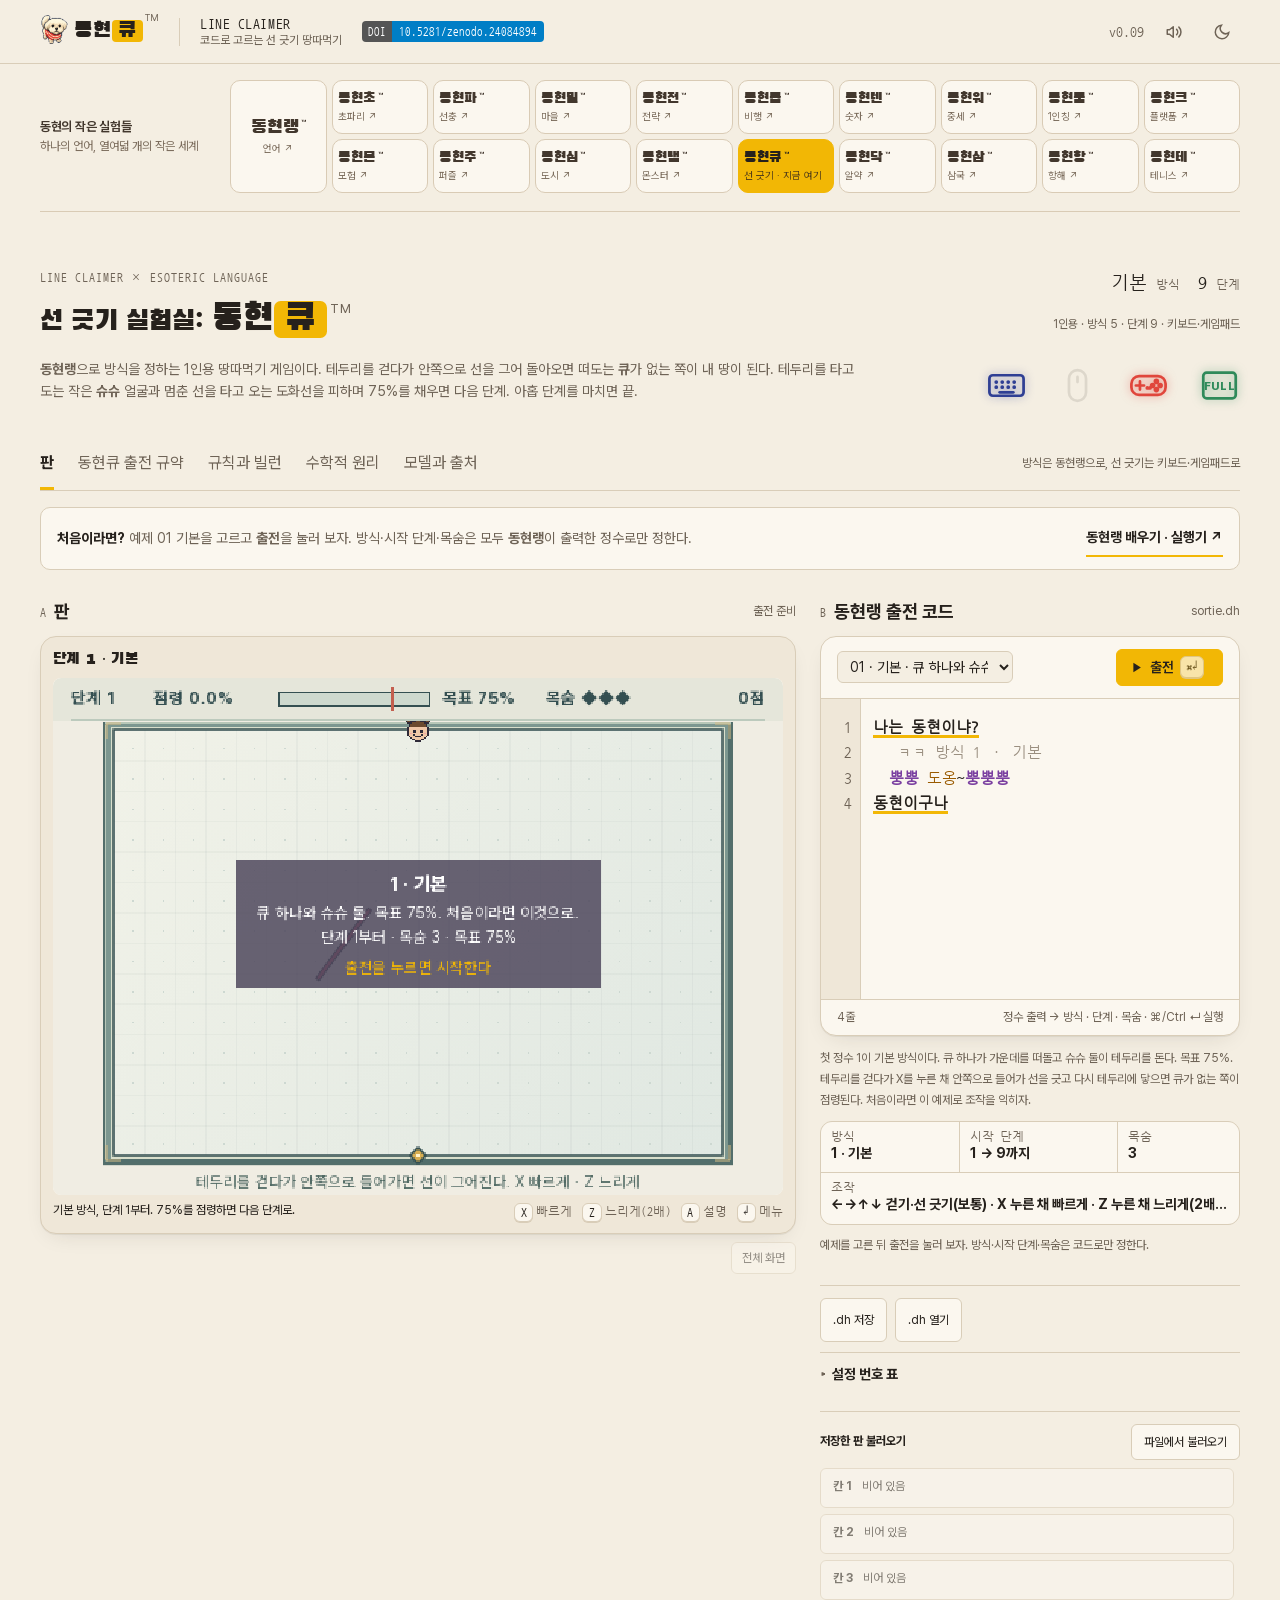
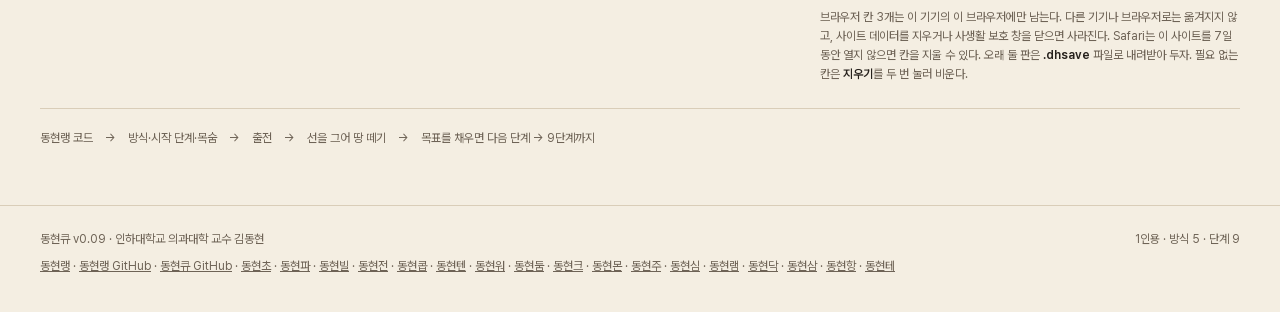
==== index.html @ 1aec518f "v0.09: 설명 글 낱말 통일" ====
<!doctype html>
<html lang="ko" data-theme="light">
<head>
  <meta charset="utf-8"><meta name="viewport" content="width=device-width,initial-scale=1">
  <meta name="description" content="동현랭으로 방식을 정하고 키보드·게임패드로 선을 그어 땅을 점령하는 1인용 선 긋기 게임이다.">
  <title>동현큐™ · 동현랭으로 정하는 선 긋기 땅따먹기</title>
  <link rel="icon" type="image/x-icon" sizes="16x16 32x32 48x48" href="./favicon.ico">
  <link rel="icon" type="image/png" sizes="32x32" href="./favicon.png">
  <link rel="apple-touch-icon" sizes="180x180" href="./apple-touch-icon.png">
  <style>@font-face{font-family:'Black Han Sans';src:url('[data-uri]') format('woff2');font-display:swap;font-weight:400}
@font-face{font-family:'Pretendard';src:url('[data-uri]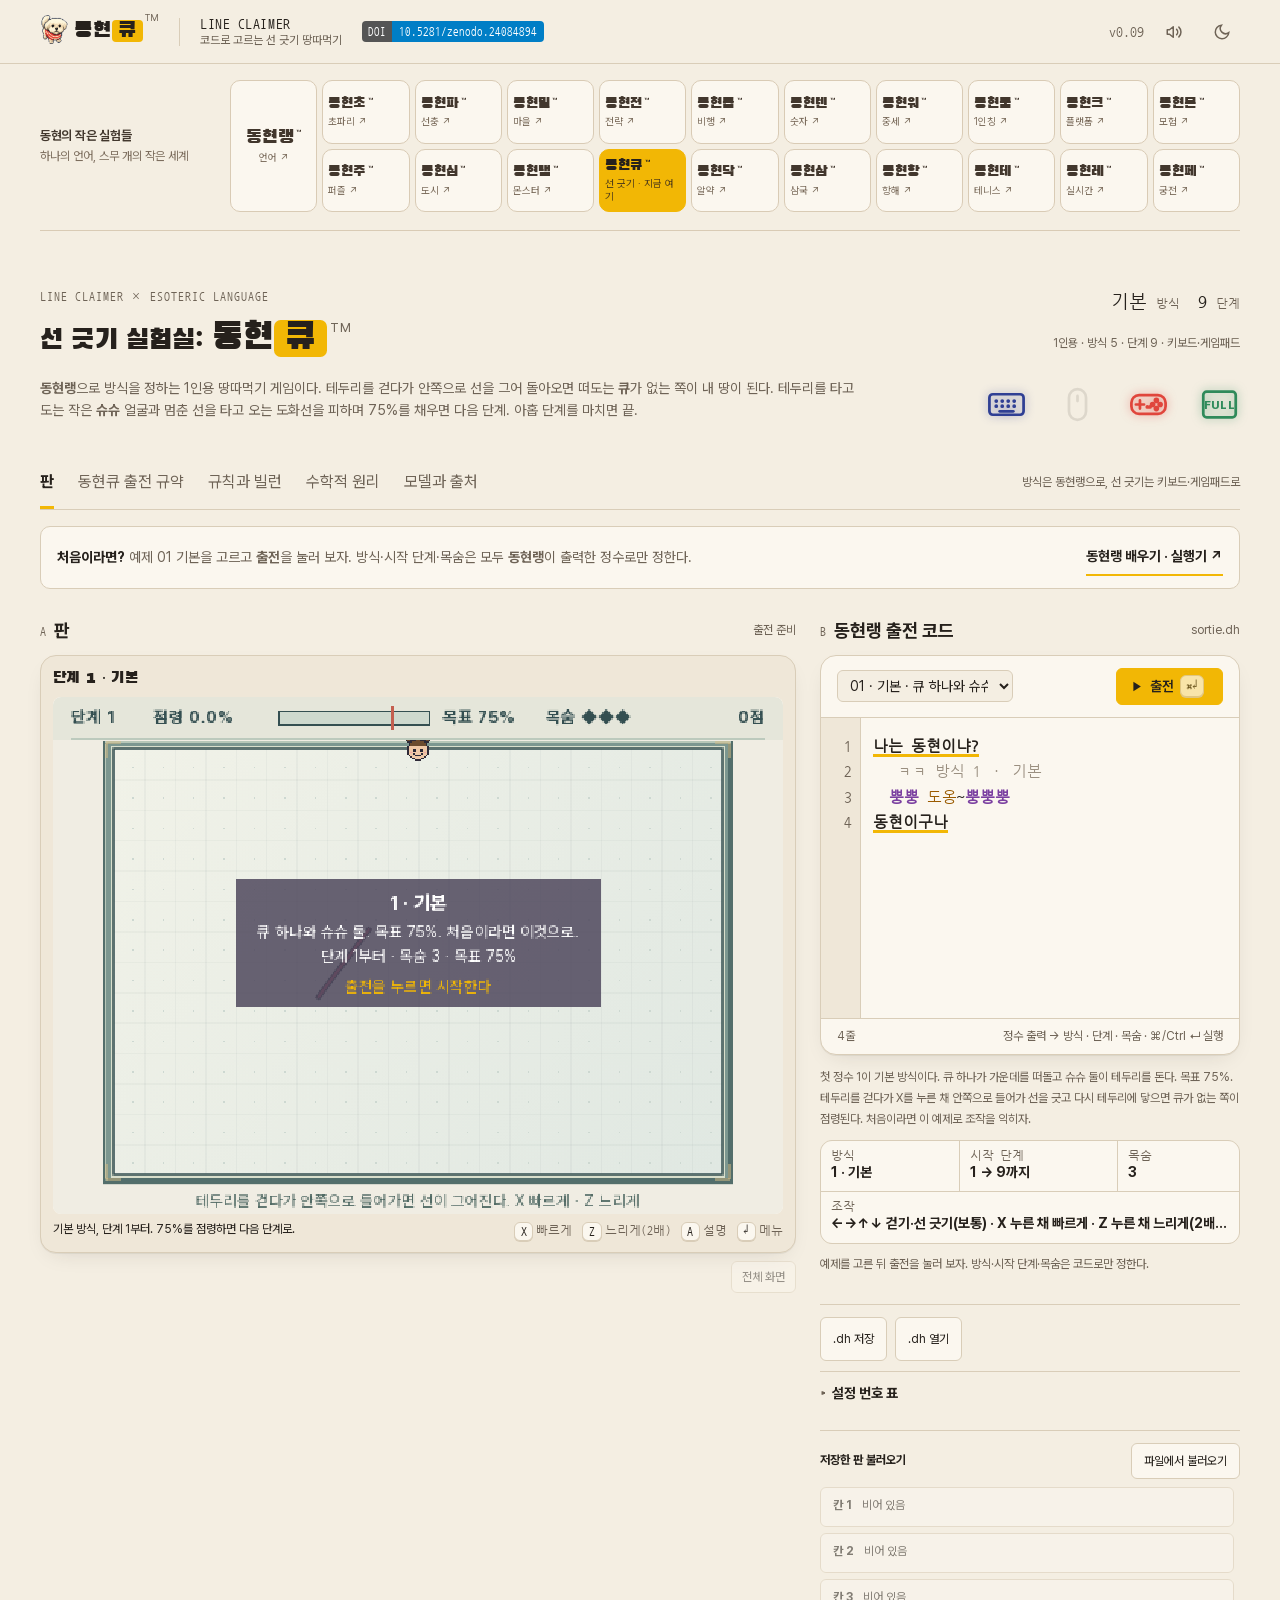
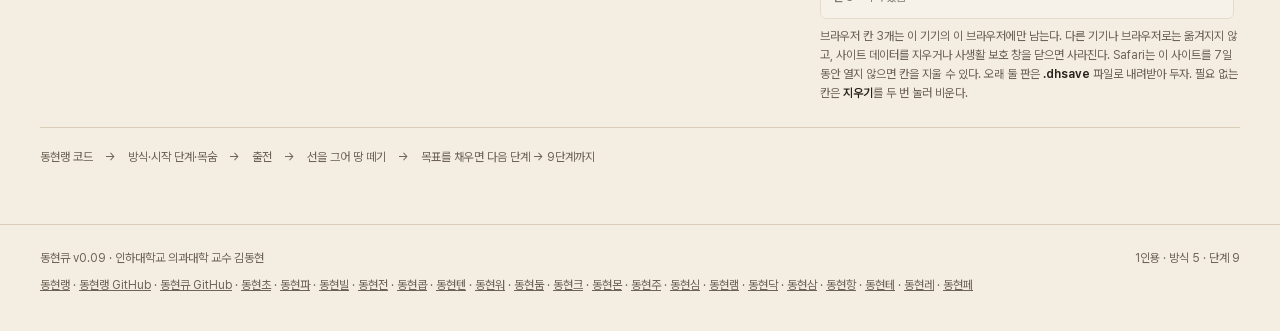
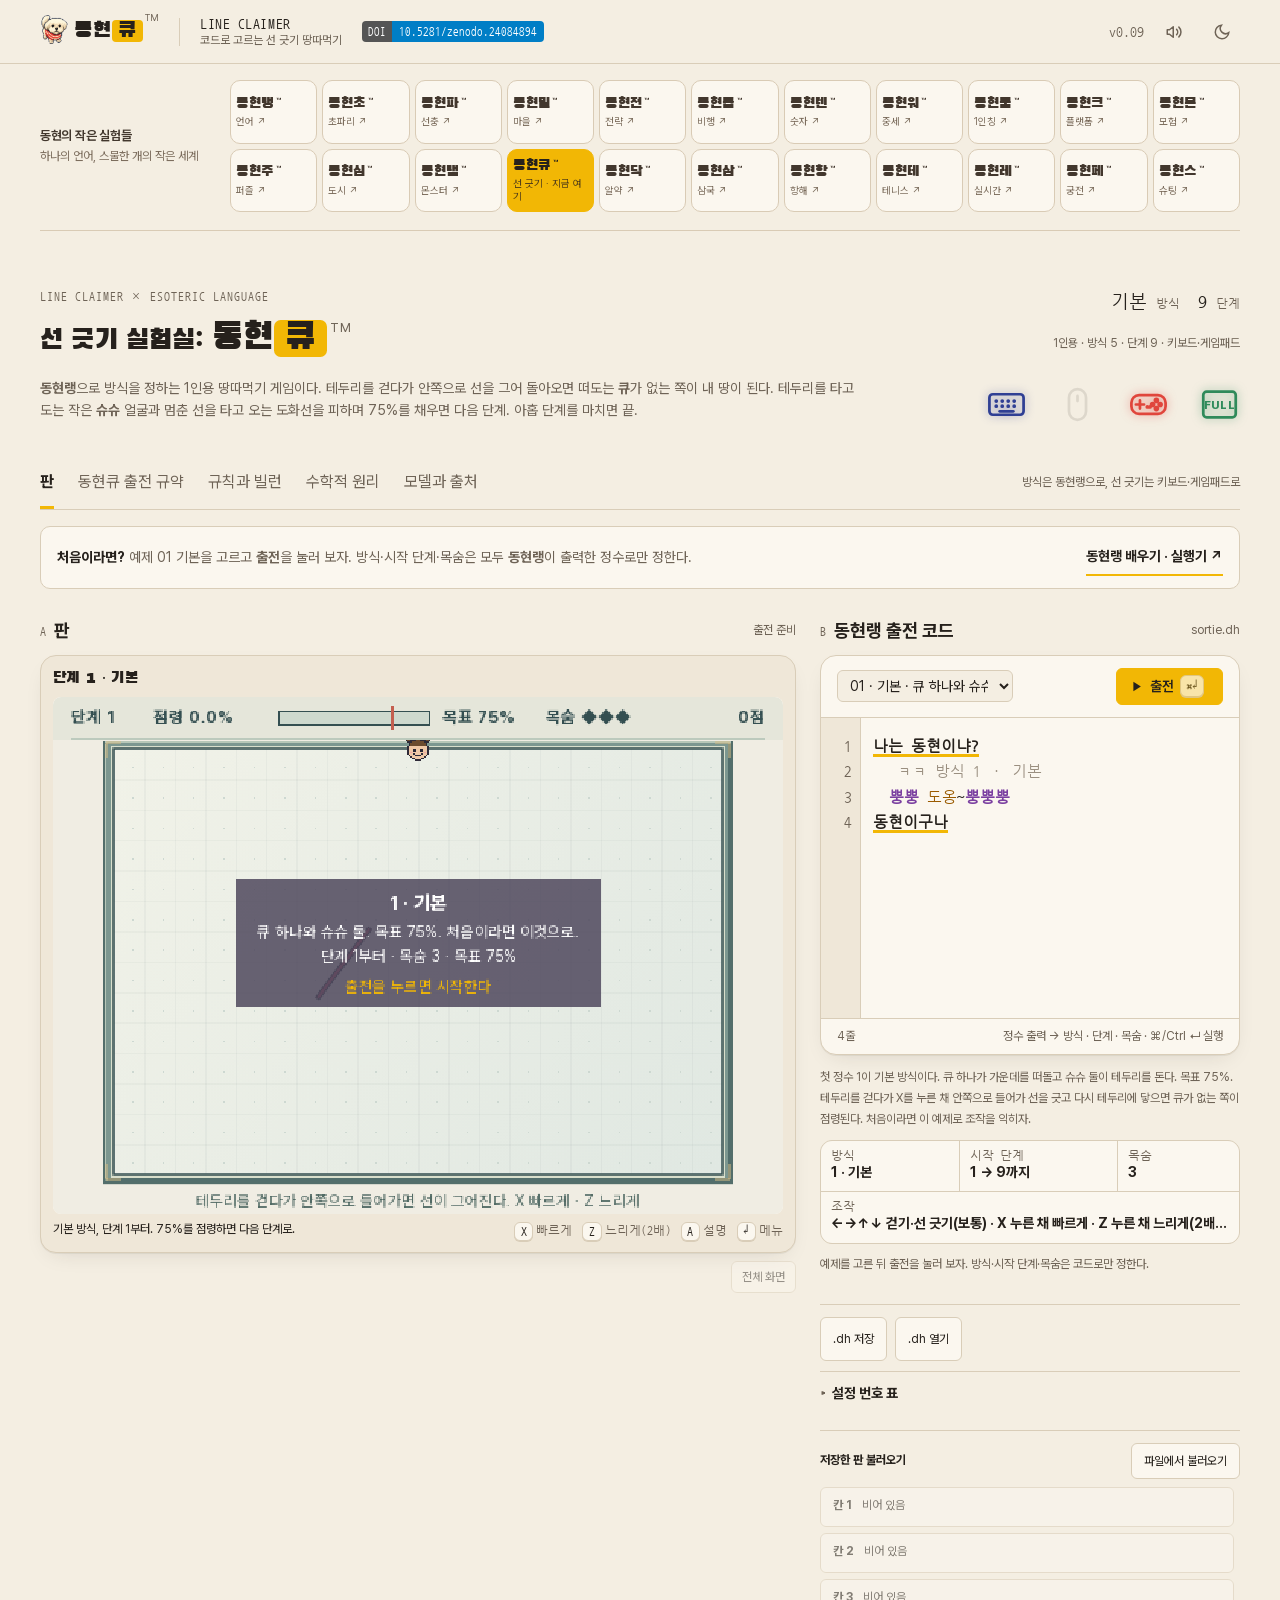
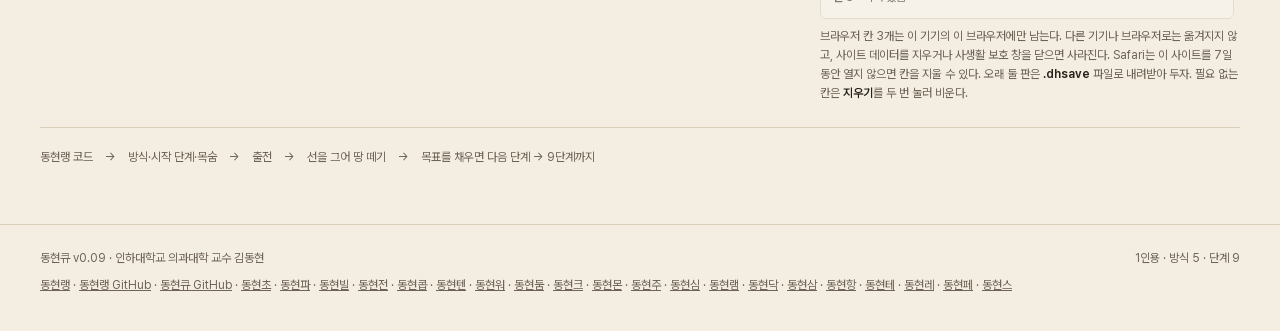
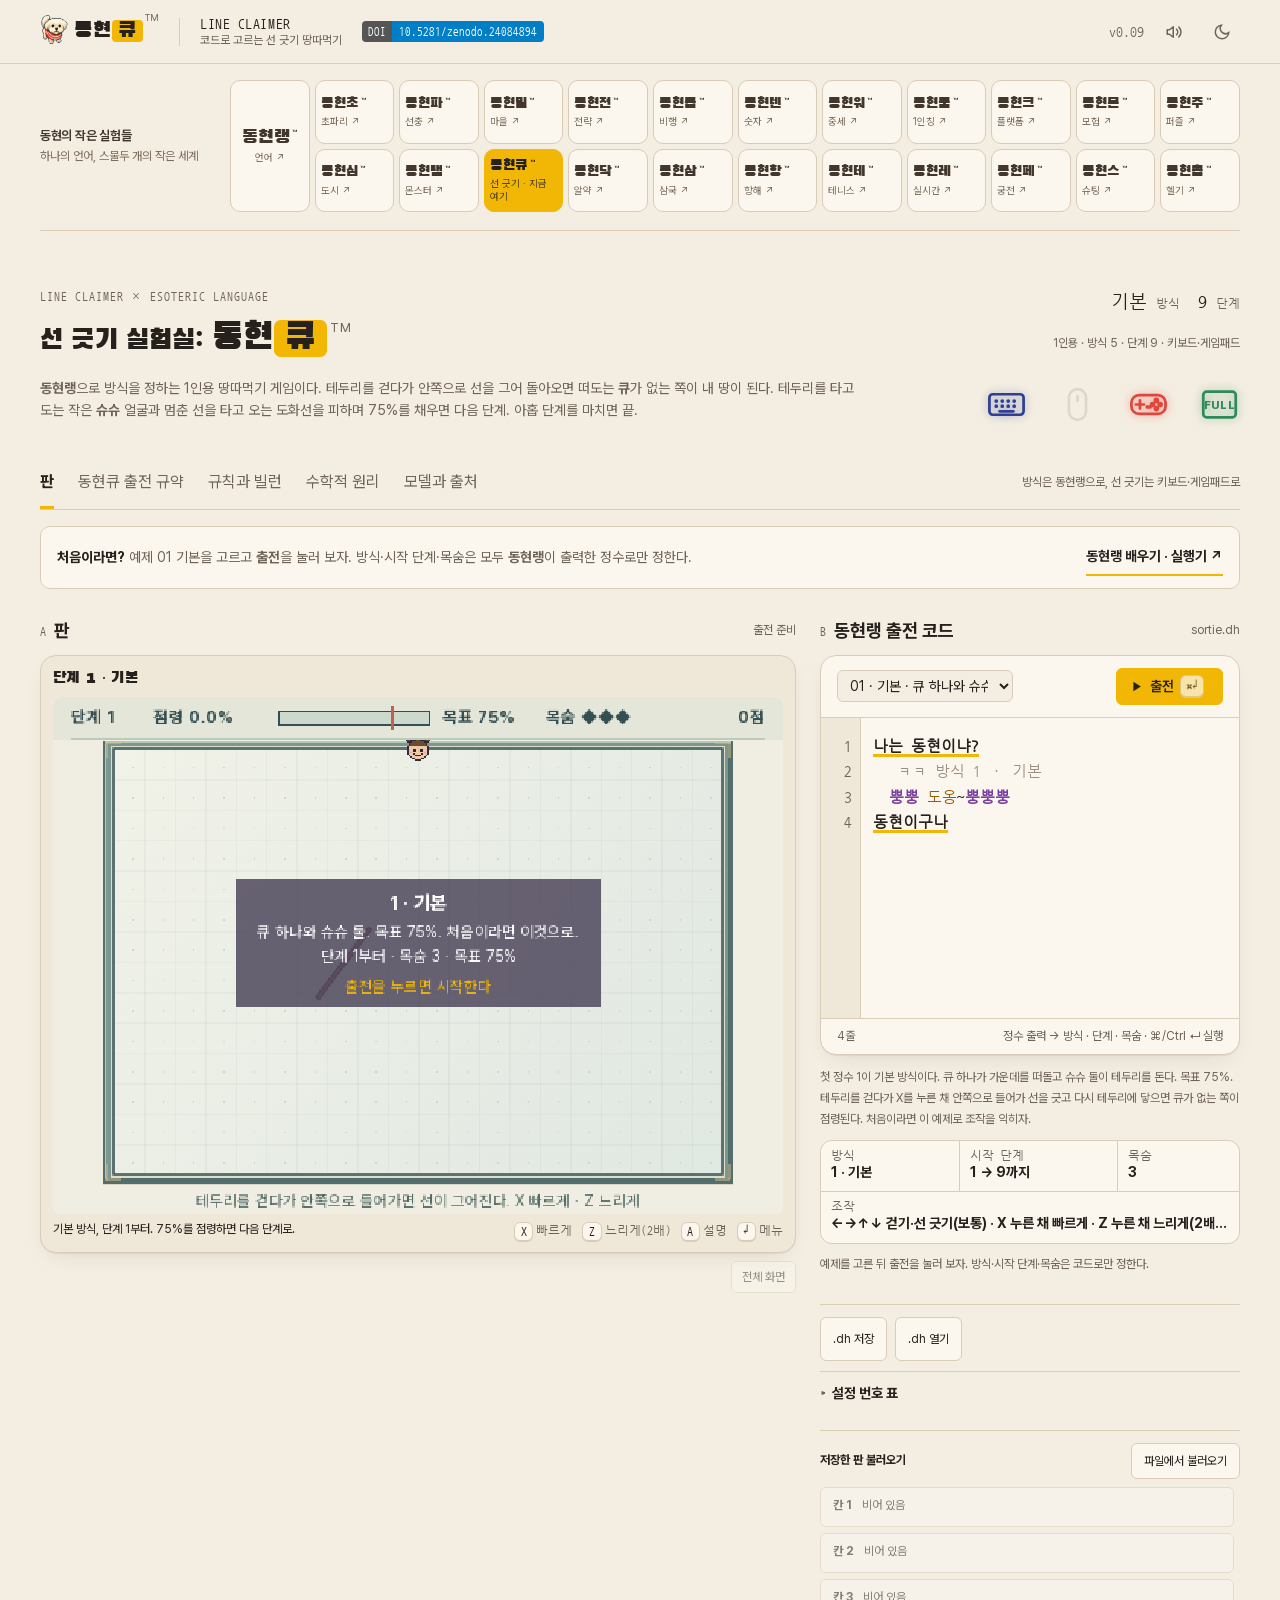
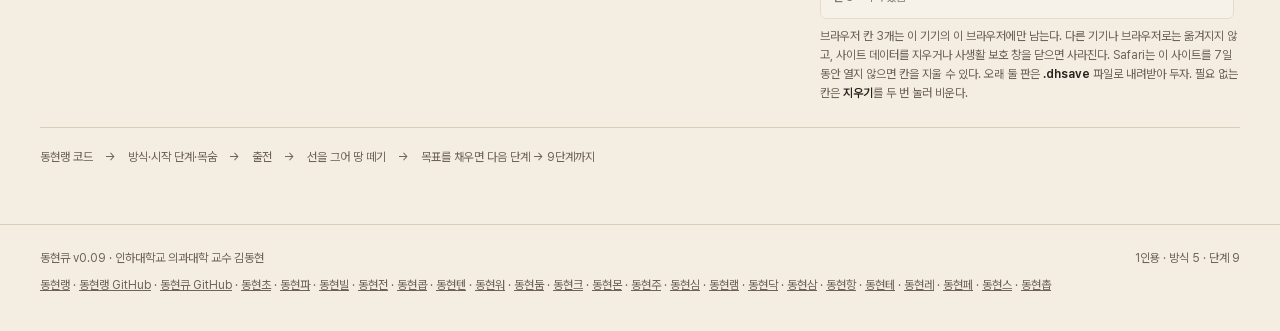
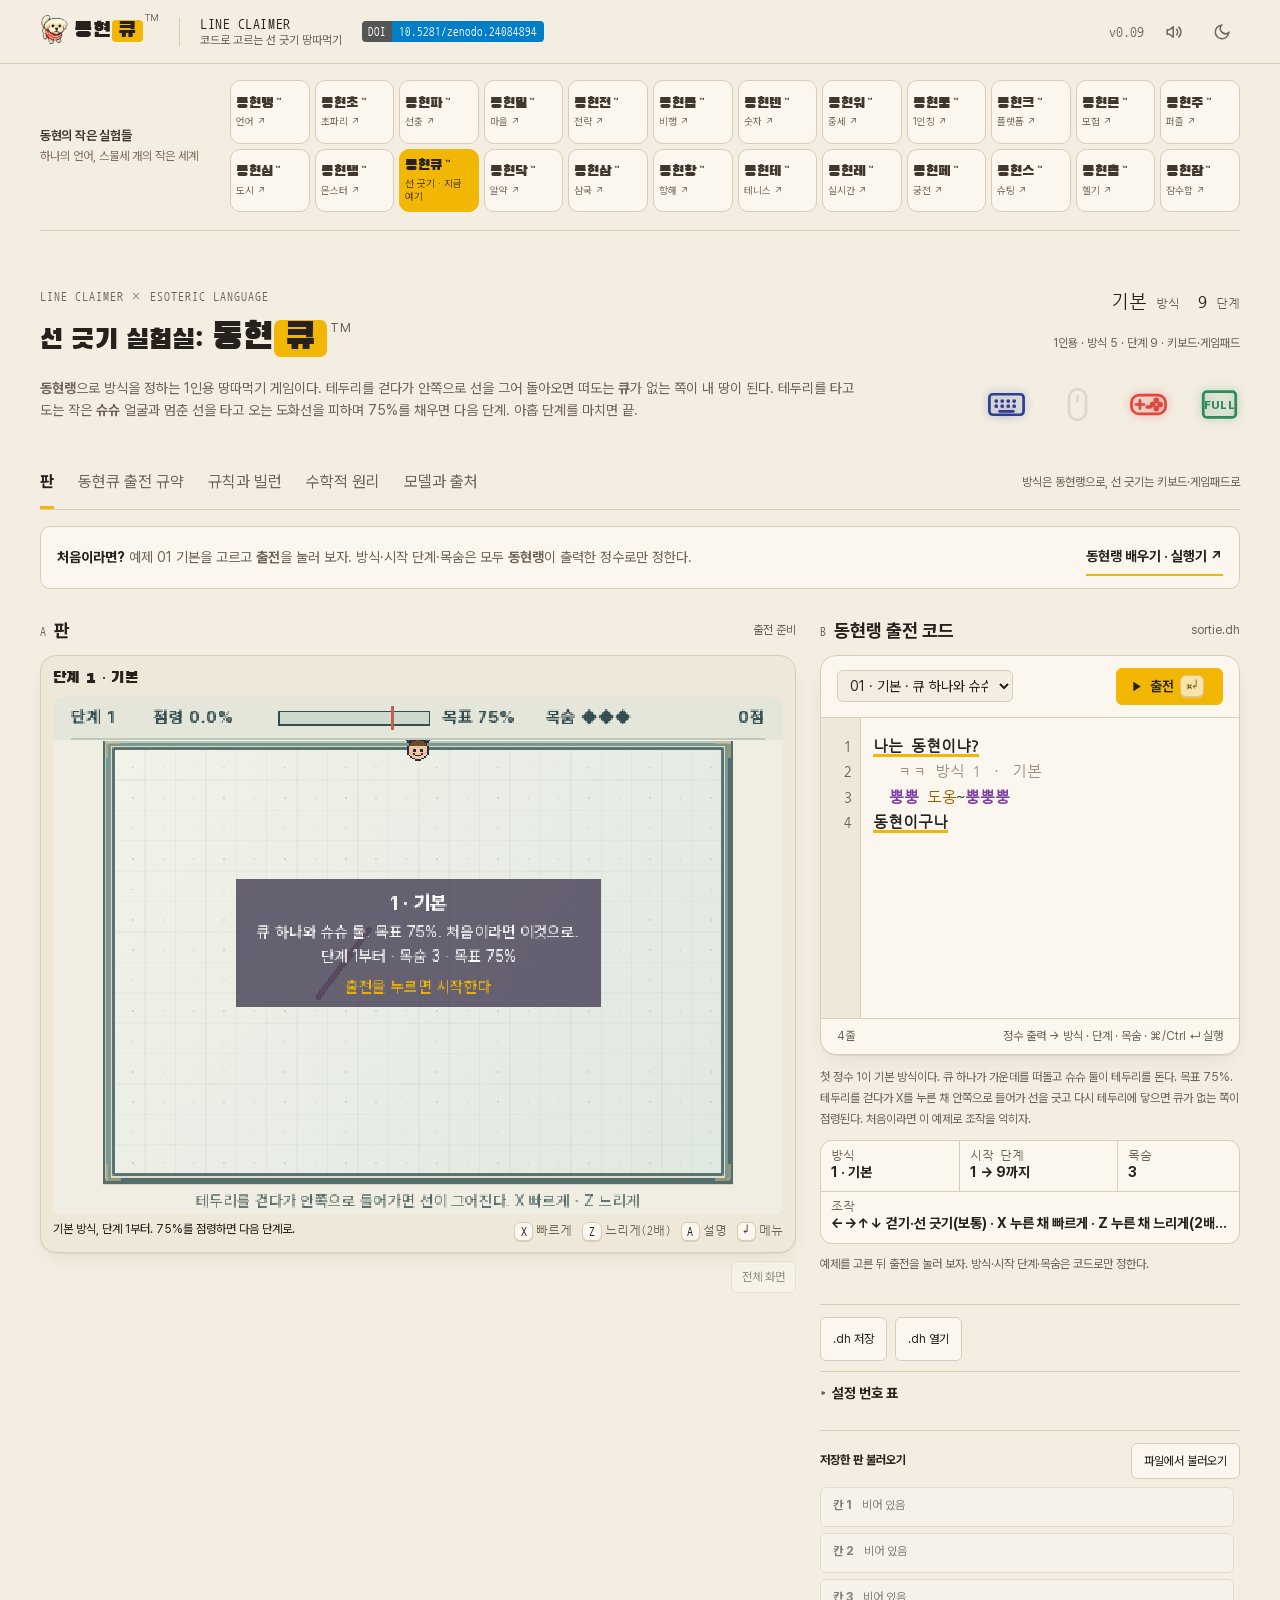
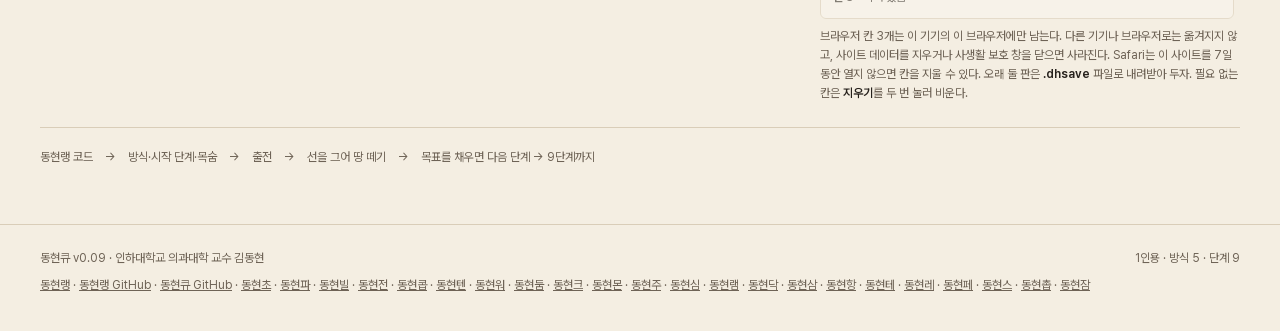
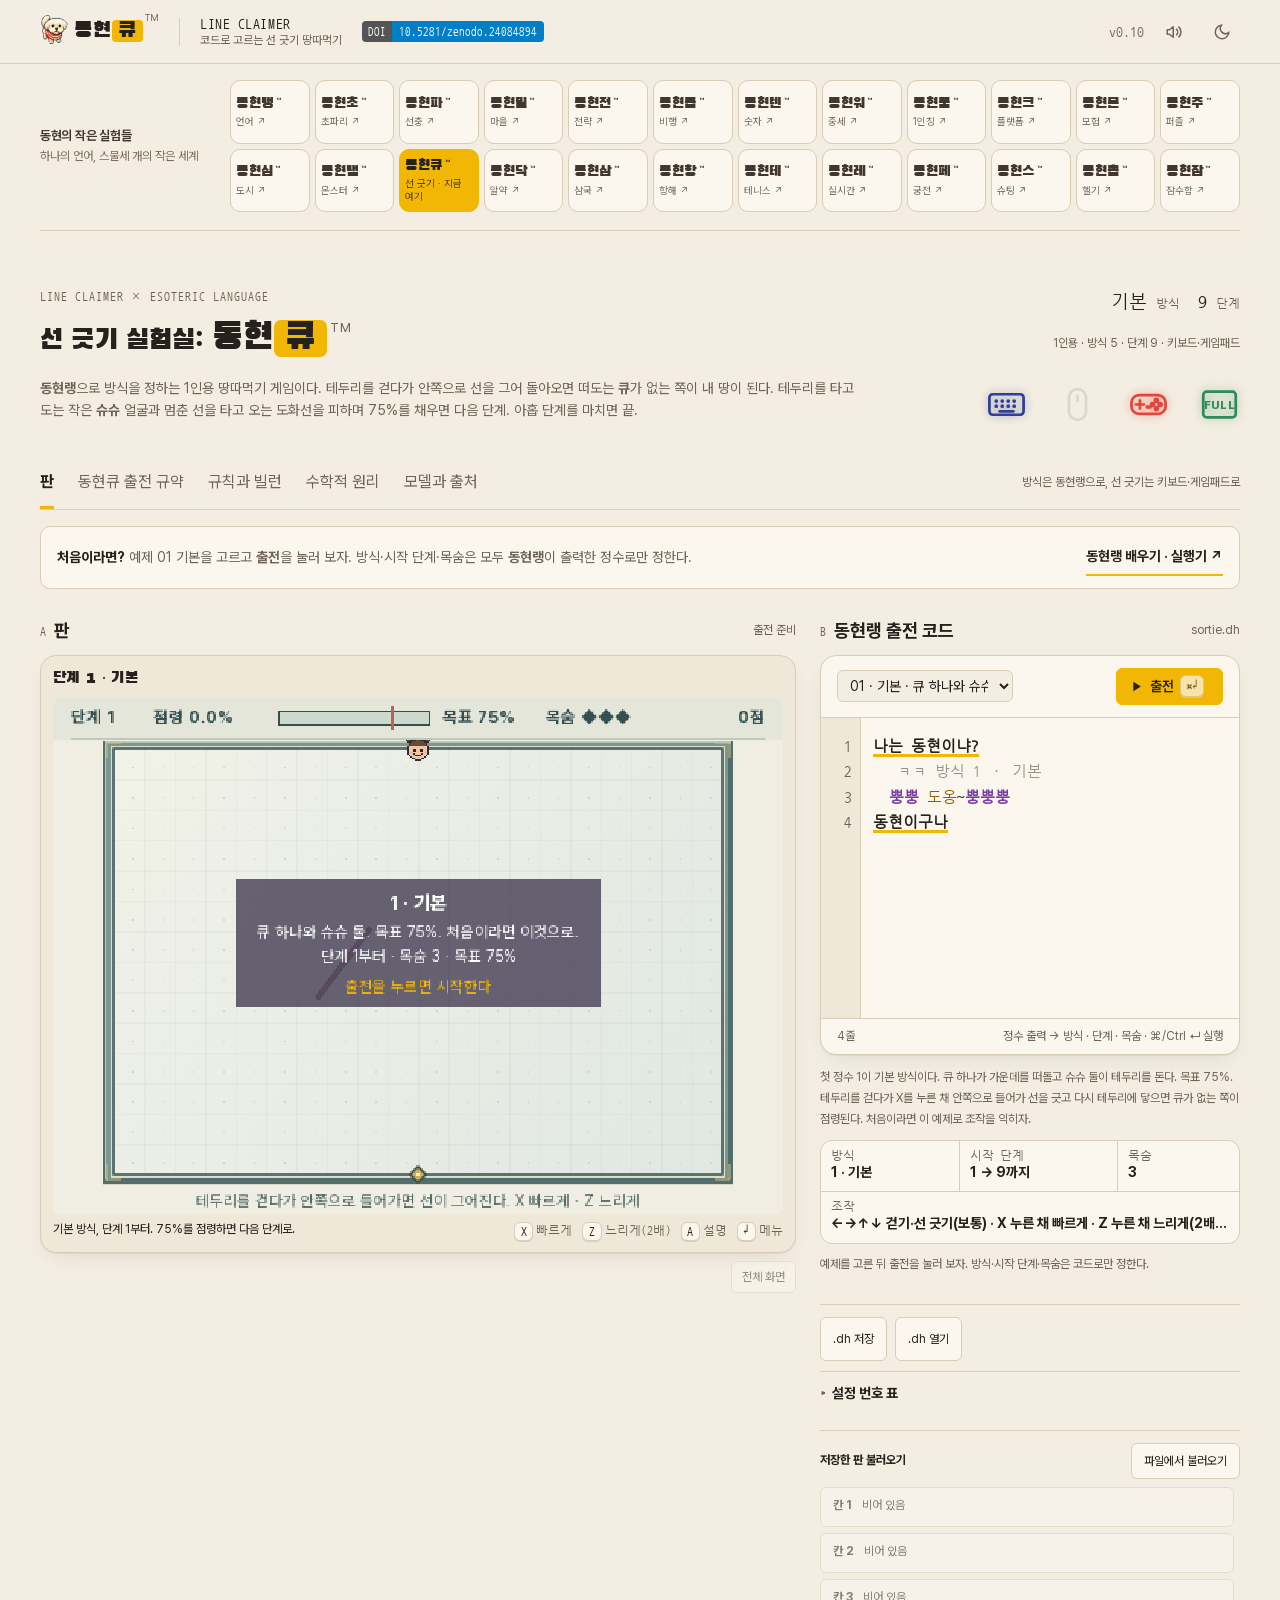
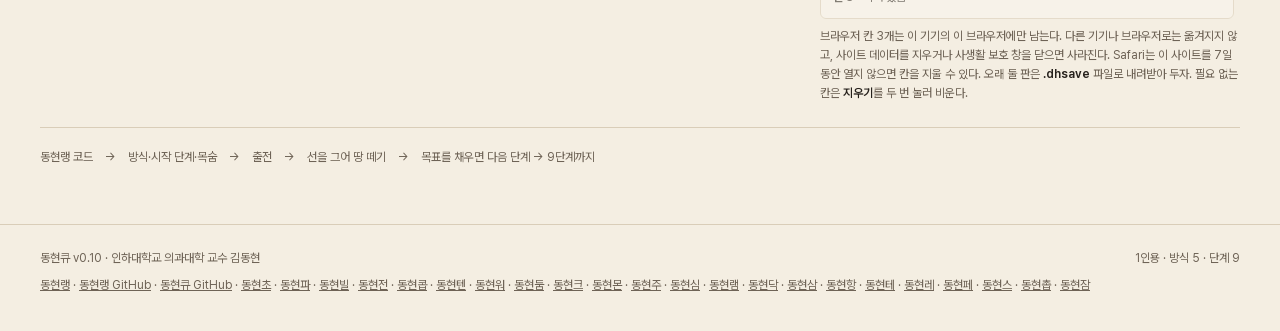
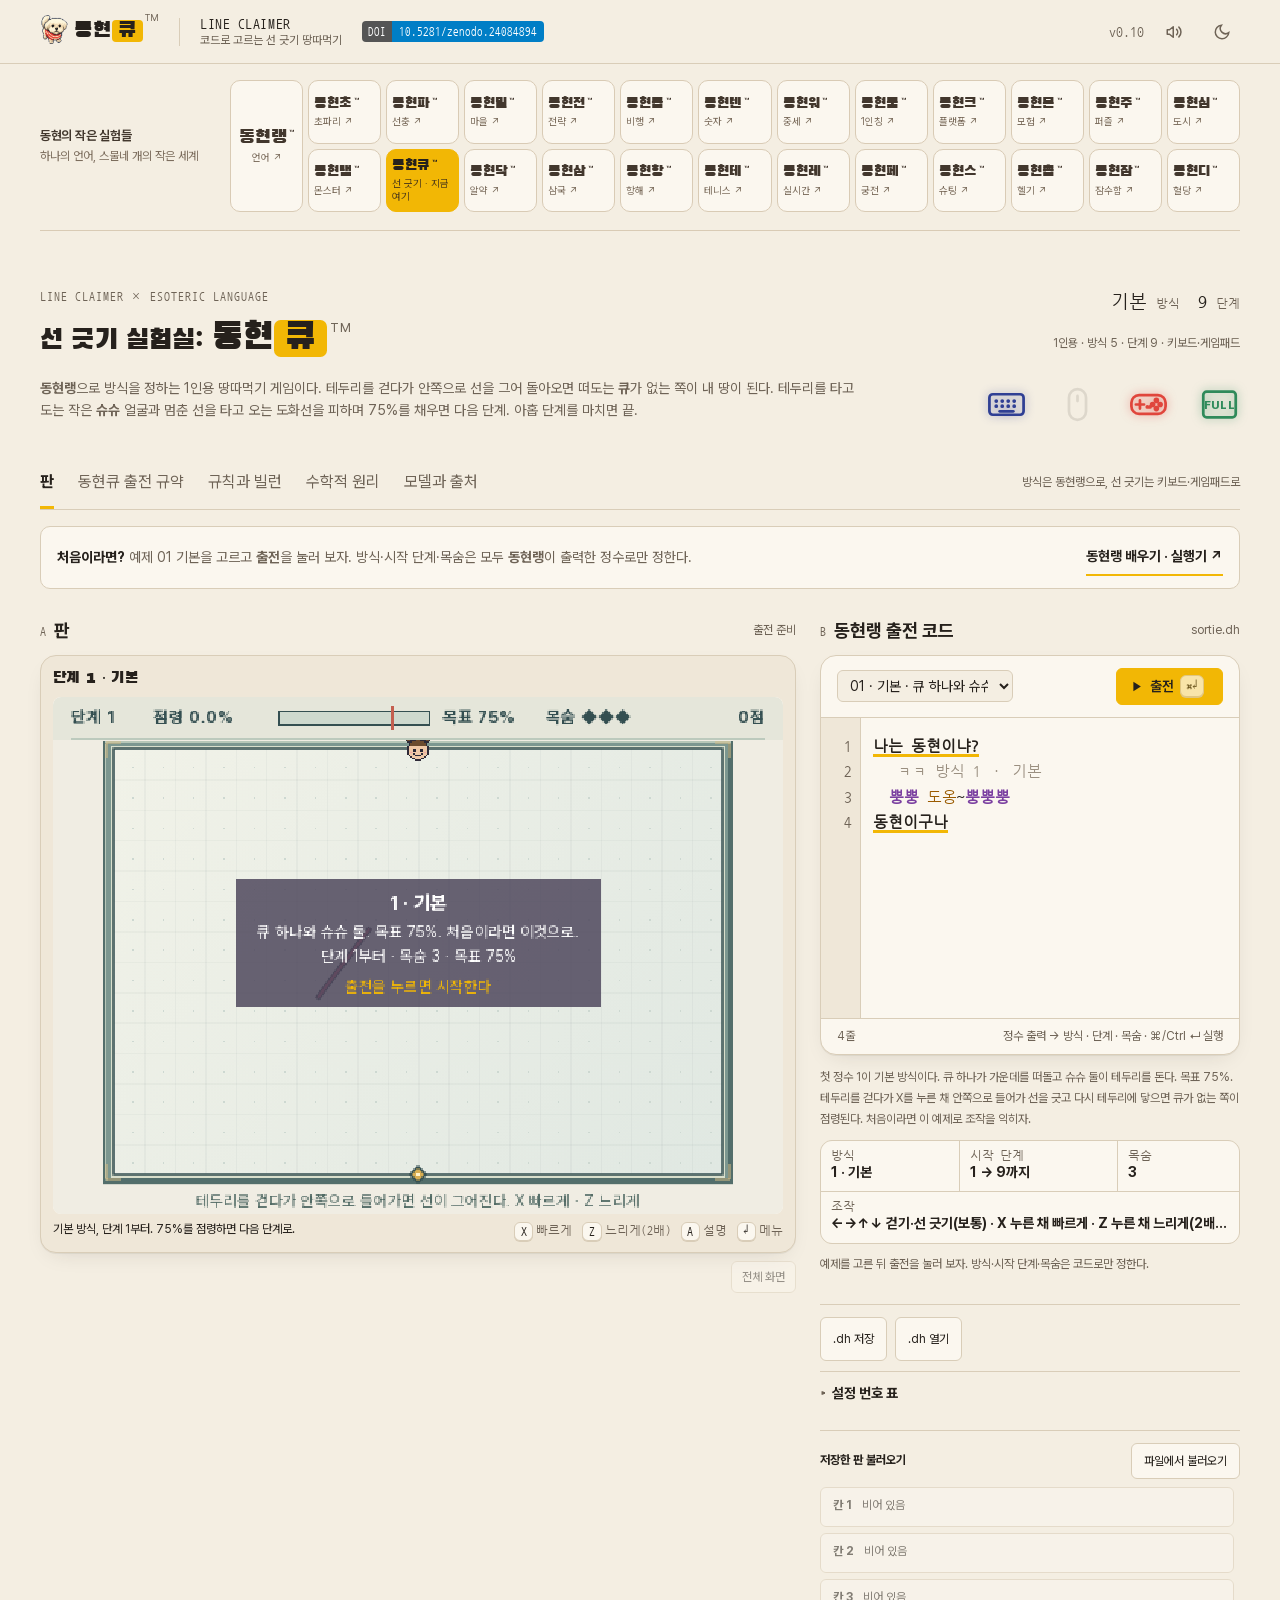
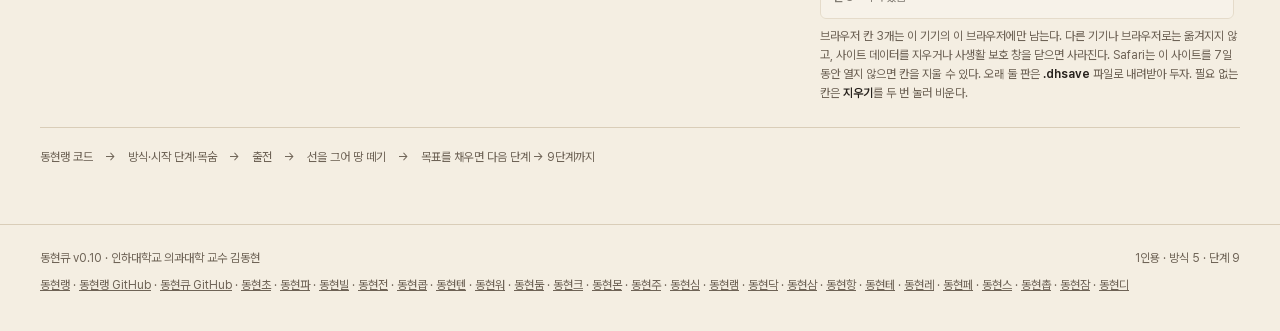
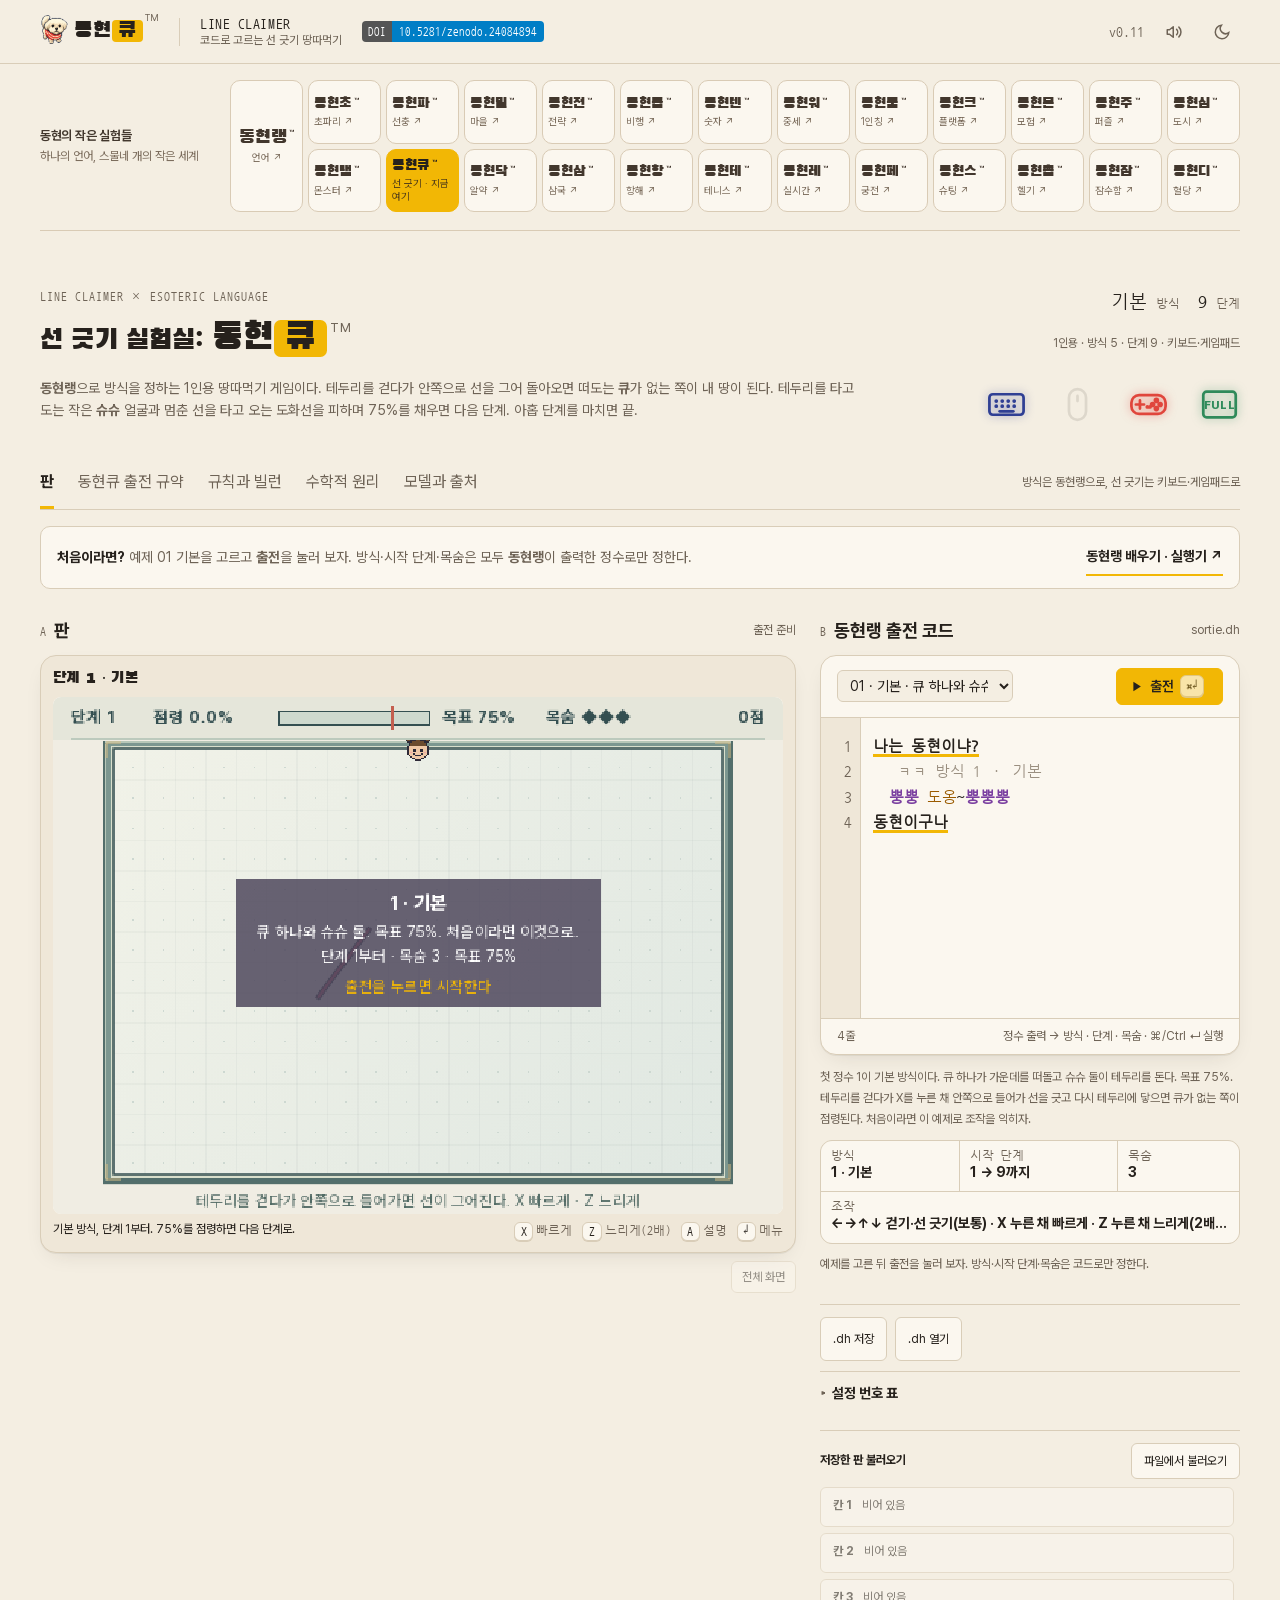
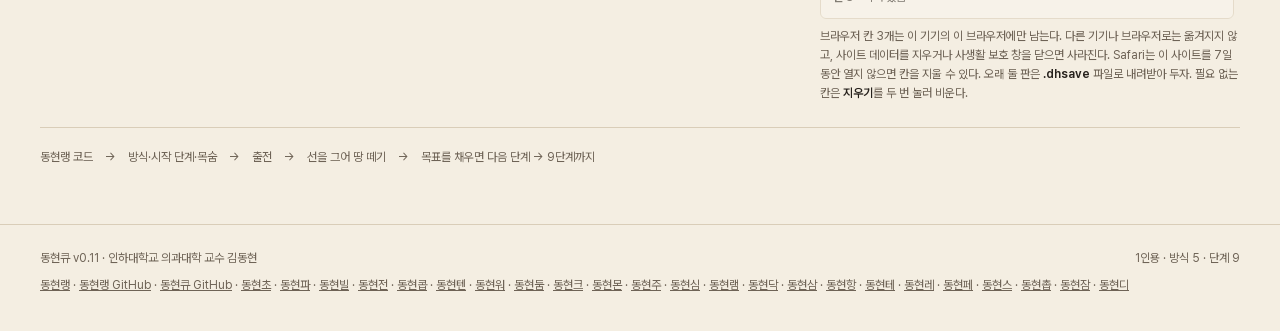
